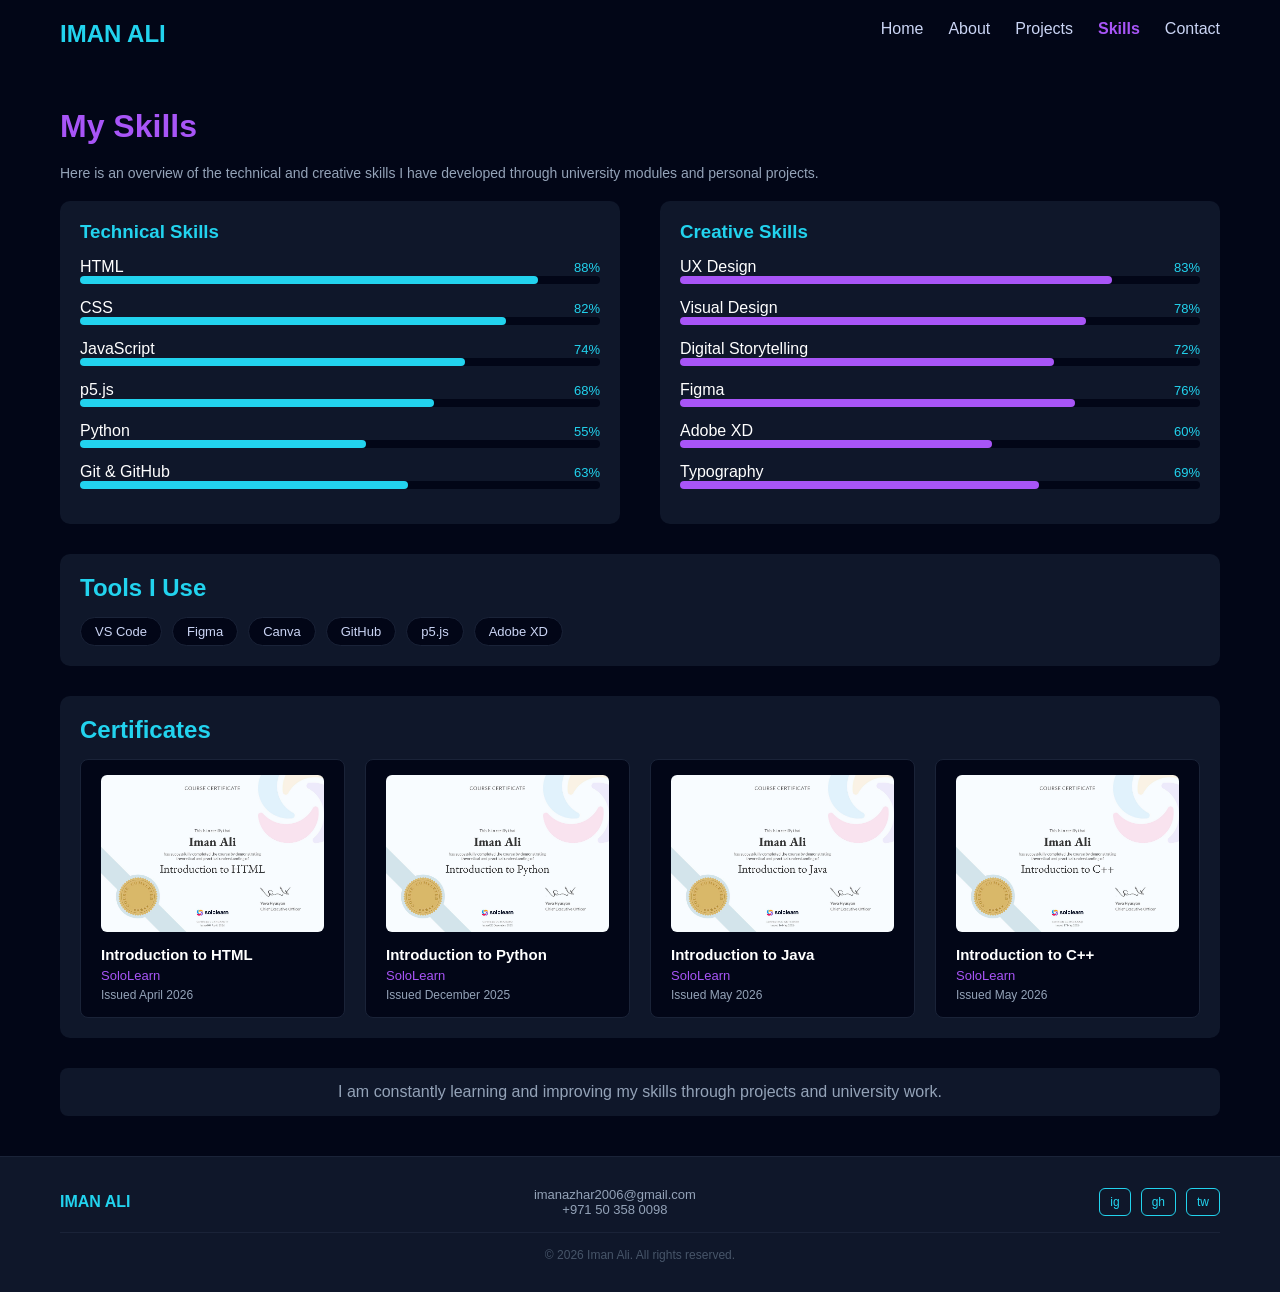
==== skills.html @ 24aee716 "Initial commit" ====
<!DOCTYPE html>
<html lang="en">

<head>
  <meta charset="UTF-8">
  <meta name="viewport" content="width=device-width, initial-scale=1.0">
  <title>Skills</title>
  <link rel="stylesheet" href="style.css">
</head>

<body>

<!-- nav -->
<nav>
  <h2>IMAN ALI</h2>

  <ul>
    <li><a href="index.html">Home</a></li>
    <li><a href="about.html">About</a></li>
    <li><a href="projects.html">Projects</a></li>
    <li><a href="#" class="active">Skills</a></li>
    <li><a href="contact.html">Contact</a></li>
  </ul>
</nav>

<h1 class="title">My Skills</h1>

<!-- intro -->
<p class="skills-intro">Here is an overview of the technical and creative skills I have developed through university modules and personal projects.</p>

<!-- skills -->
<div class="skills">

  <div class="skill-box">

    <h3>Technical Skills</h3>

    <div class="skill-row">
      <p>HTML</p>
      <span class="percent">88%</span>
    </div>
    <div class="bar"><div style="width: 88%"></div></div>

    <div class="skill-row">
      <p>CSS</p>
      <span class="percent">82%</span>
    </div>
    <div class="bar"><div style="width: 82%"></div></div>

    <div class="skill-row">
      <p>JavaScript</p>
      <span class="percent">74%</span>
    </div>
    <div class="bar"><div style="width: 74%"></div></div>

    <div class="skill-row">
      <p>p5.js</p>
      <span class="percent">68%</span>
    </div>
    <div class="bar"><div style="width: 68%"></div></div>

    <div class="skill-row">
      <p>Python</p>
      <span class="percent">55%</span>
    </div>
    <div class="bar"><div style="width: 55%"></div></div>

    <div class="skill-row">
      <p>Git & GitHub</p>
      <span class="percent">63%</span>
    </div>
    <div class="bar"><div style="width: 63%"></div></div>

  </div>

  <div class="skill-box">

    <h3 class="purple">Creative Skills</h3>

    <div class="skill-row">
      <p>UX Design</p>
      <span class="percent">83%</span>
    </div>
    <div class="bar purple-bar"><div style="width: 83%"></div></div>

    <div class="skill-row">
      <p>Visual Design</p>
      <span class="percent">78%</span>
    </div>
    <div class="bar purple-bar"><div style="width: 78%"></div></div>

    <div class="skill-row">
      <p>Digital Storytelling</p>
      <span class="percent">72%</span>
    </div>
    <div class="bar purple-bar"><div style="width: 72%"></div></div>

    <div class="skill-row">
      <p>Figma</p>
      <span class="percent">76%</span>
    </div>
    <div class="bar purple-bar"><div style="width: 76%"></div></div>

    <div class="skill-row">
      <p>Adobe XD</p>
      <span class="percent">60%</span>
    </div>
    <div class="bar purple-bar"><div style="width: 60%"></div></div>

    <div class="skill-row">
      <p>Typography</p>
      <span class="percent">69%</span>
    </div>
    <div class="bar purple-bar"><div style="width: 69%"></div></div>

  </div>

</div>

<!-- tools -->
<div class="tools">
  <h2>Tools I Use</h2>
  <div class="tool-list">
    <span>VS Code</span>
    <span>Figma</span>
    <span>Canva</span>
    <span>GitHub</span>
    <span>p5.js</span>
    <span>Adobe XD</span>
  </div>
</div>

<!-- certificates -->
<div class="certificates">
  <h2>Certificates</h2>

  <div class="cert-list">

    <div class="cert-card">
     <img src="Images/html-certficate.jpg" alt="HTML Certificate">
     <p class="cert-title">Introduction to HTML</p>
     <p class="cert-issuer">SoloLearn</p>
     <p class="cert-date">Issued April 2026</p>
   </div>

   <div class="cert-card">
    <img src="Images/python-certificate.jpg" alt="Python Certificate">
    <p class="cert-title">Introduction to Python</p>
    <p class="cert-issuer">SoloLearn</p>
    <p class="cert-date">Issued December 2025</p>
   </div>

  <div class="cert-card">
  <img src="Images/java-certificate.jpg" alt="Java Certificate">
  <p class="cert-title">Introduction to Java</p>
  <p class="cert-issuer">SoloLearn</p>
  <p class="cert-date">Issued May 2026</p>
  </div>   

  <div class="cert-card">
  <img src="Images/c++-certficate.jpg" alt="C++ Certificate">
  <p class="cert-title">Introduction to C++</p>
  <p class="cert-issuer">SoloLearn</p>
  <p class="cert-date">Issued May 2026</p>
  </div>   

  </div>
</div>

<div class="skills-text">
  <p>
    I am constantly learning and improving my skills through projects and university work.
  </p>
</div>

<!-- footer -->
<footer>
  <div class="footer-content">
    <p class="footer-name">IMAN ALI</p>
    <div class="footer-info">
      <p>imanazhar2006@gmail.com</p>
      <p>+971 50 358 0098</p>
    </div>
    <div class="footer-socials">
      <a href="https://www.instagram.com/imanali.azhar/" target="_blank">ig</a>
      <a href="https://github.com/imanazhar2006" target="_blank">gh</a>
      <a href="https://x.com/iim1vx" target="_blank">tw</a>
    </div>
  </div>
  <p class="footer-bottom">© 2026 Iman Ali. All rights reserved.</p>
</footer>

<script src="script.js"></script>
</body>
</html>
---- style.css ----
/* reset */
* {
  margin: 0;
  padding: 0;
  box-sizing: border-box;
}

/* body */
body {
  font-family: Calibri, sans-serif;
  background: #020617;
  color: white;
}

/* nav */
nav {
  display: flex;
  justify-content: space-between;
  padding: 20px 60px;
}

nav h2 {
  color: #22d3ee;
}

nav ul {
  display: flex;
  list-style: none;
  gap: 25px;
}

nav a {
  text-decoration: none;
  color: #cbd5f5;
}

nav a:hover {
  color: #a855f7;
}

nav a.active {
  color: #a855f7;
  font-weight: bold;
}

/* hero */
.hero {
  display: flex;
  justify-content: space-between;
  align-items: center;
  padding: 60px;
}

.small {
  color: #a855f7;
}

.hero h1 {
  font-size: 50px;
  color: #a855f7;
}

.hero h3 {
  margin: 10px 0;
}

.desc {
  color: #94a3b8;
  margin-bottom: 20px;
}

.hero button {
  padding: 10px 20px;
  background: #22d3ee;
  border: none;
  border-radius: 6px;
  cursor: pointer;
  color: #020617;
  font-weight: bold;
}

/* image */
.right img {
  width: 280px;
  border-radius: 16px;
  box-shadow: 0 0 25px #1e3a8a;
}

.divider {
  text-align: center;
  padding: 20px 60px;
  color: #22d3ee;
  font-size: 13px;
  border-top: 1px solid #1a2338;
  border-bottom: 1px solid #1a2338;
  margin: 0 60px;
}

/* title */
.title {
  padding: 40px 60px 20px;
  color: #a855f7;
}

/* hover */
.card,
.p-card {
  transition: 0.3s;
}

.card:hover,
.p-card:hover {
  transform: scale(1.05);
}

/* projects section */
.projects {
  padding: 40px 60px;
}

.projects span {
  color: #22d3ee;
}

.cards {
  display: flex;
  gap: 20px;
  margin-top: 20px;
}

/* card */
.card {
  background: #0f172a;
  padding: 15px;
  border-radius: 10px;
  width: 30%;
}

.card img {
  width: 100%;
  border-radius: 8px;
}

.card h3 {
  margin-top: 10px;
}

.card p {
  color: #94a3b8;
  font-size: 14px;
}

.card small {
  color: #22d3ee;
}

.card button {
  margin-top: 10px;
  padding: 8px;
  border: 1px solid #22d3ee;
  background: transparent;
  color: #22d3ee;
  border-radius: 5px;
  cursor: pointer;
}

.card video, .p-card video {
  border-radius: 8px;
}

/* about */
.about-intro {
  padding: 0 60px 25px;
  color: #94a3b8;
  font-size: 14px;
  line-height: 1.6;
}

.about {
  display: flex;
  gap: 40px;
  padding: 0 60px;
}

.about-img img {
  width: 220px;
  border-radius: 16px;
  box-shadow: 0 0 25px #1e3a8a;
}

.about-text {
  flex: 1;
}

/* box */
.box {
  background: #0f172a;
  padding: 15px;
  border-radius: 8px;
  margin-bottom: 15px;
}

.box h3 {
  color: #22d3ee;
  margin-bottom: 5px;
}

.box p {
  color: #94a3b8;
  font-size: 14px;
}

/* fun facts */
.funfacts {
  margin: 40px 60px;
  background: #0f172a;
  padding: 20px;
  border-radius: 10px;
}

.funfacts h2 {
  margin-bottom: 15px;
}

.funfacts span {
  color: #22d3ee;
}

.facts-list {
  display: grid;
  grid-template-columns: 1fr 1fr;
  gap: 15px;
}

.fact-card {
  background: #020617;
  padding: 15px;
  border-radius: 8px;
  border: 1px solid #1a2338;
  color: #94a3b8;
  font-size: 14px;
}

/* modules */
.modules {
  margin: 40px 60px;
  background: #0f172a;
  padding: 20px;
  border-radius: 10px;
}

.modules span {
  color: #22d3ee;
}

.module-list {
  display: grid;
  grid-template-columns: 1fr 1fr;
  margin-top: 15px;
  gap: 10px;
}

.module-list p {
  background: #020617;
  padding: 10px;
  border-radius: 6px;
  font-size: 14px;
}

/* projects page */
.projects-intro {
  padding: 0 60px 20px;
  color: #94a3b8;
  font-size: 14px;
}

.projects-page {
  display: grid;
  grid-template-columns: repeat(3, 1fr);
  gap: 20px;
  padding: 0 60px 40px;
}

/* project card */
.p-card {
  background: #0f172a;
  padding: 15px;
  border-radius: 10px;
}

.p-card img {
  width: 100%;
  border-radius: 8px;
}

.p-card h3 {
  margin-top: 10px;
}

.p-card p {
  font-size: 14px;
  color: #94a3b8;
}

.p-card small {
  color: #22d3ee;
}

/* skills */
.skills-intro {
  padding: 0 60px 20px;
  color: #94a3b8;
  font-size: 14px;
}

.skills {
  display: flex;
  gap: 40px;
  padding: 0 60px;
}

.skill-box {
  background: #0f172a;
  padding: 20px;
  border-radius: 10px;
  width: 50%;
}

.skill-box h3 {
  color: #22d3ee;
  margin-bottom: 15px;
}

.purple {
  color: #a855f7;
}

/* skill row */
.skill-row {
  display: flex;
  justify-content: space-between;
  align-items: center;
}

.percent {
  font-size: 13px;
  color: #22d3ee;
}

/* bars */
.bar {
  background: #020617;
  height: 8px;
  border-radius: 5px;
  margin-bottom: 15px;
}

.bar div {
  background: #22d3ee;
  height: 100%;
  border-radius: 5px;
}

.purple-bar div {
  background: #a855f7;
}

/* skills text */
.skills-text {
  margin: 30px 60px;
  background: #0f172a;
  padding: 15px;
  border-radius: 8px;
  text-align: center;
  color: #94a3b8;
}

/* tools */
.tools {
  margin: 30px 60px;
  background: #0f172a;
  padding: 20px;
  border-radius: 10px;
}

.tools h2 {
  color: #22d3ee;
  margin-bottom: 15px;
}

.tool-list {
  display: flex;
  flex-wrap: wrap;
  gap: 10px;
}

.tool-list span {
  background: #020617;
  color: #cbd5f5;
  padding: 6px 14px;
  border-radius: 20px;
  font-size: 13px;
  border: 1px solid #1a2338;
}

/* certificates */
.certificates {
  margin: 30px 60px;
  background: #0f172a;
  padding: 20px;
  border-radius: 10px;
}

.certificates h2 {
  color: #22d3ee;
  margin-bottom: 15px;
}

.cert-list {
  display: flex;
  gap: 20px;
}

.cert-card {
  background: #020617;
  padding: 15px 20px;
  border-radius: 8px;
  border: 1px solid #1a2338;
  flex: 1;
}

.cert-card img {
  width: 100%;
  border-radius: 6px;
  margin-bottom: 10px;
}

.cert-title {
  color: white;
  font-size: 15px;
  font-weight: bold;
  margin-bottom: 5px;
}

.cert-issuer {
  color: #a855f7;
  font-size: 13px;
  margin-bottom: 5px;
}

.cert-date {
  color: #94a3b8;
  font-size: 12px;
}

/* contact */
.contact-intro {
  color: #94a3b8;
  font-size: 14px;
  margin-bottom: 10px;
}

.availability {
  display: flex;
  align-items: center;
  gap: 8px;
  font-size: 13px;
  color: #94a3b8;
  margin-bottom: 25px;
}

.dot {
  width: 8px;
  height: 8px;
  background: #22c55e;
  border-radius: 50%;
  display: inline-block;
}

.contact {
  width: 85%;
  margin: 40px auto;
}

.contact h1 {
  color: #a855f7;
  margin-bottom: 30px;
}

.contact-container {
  display: flex;
  gap: 30px;
}

.form-box {
  flex: 1;
  background: #0b1326;
  padding: 25px;
  border-radius: 10px;
  border: 1px solid #1a2338;
}

.form-box label {
  display: block;
  margin-top: 15px;
  font-size: 14px;
  color: #cbd5e1;
}

.form-box input,
.form-box textarea {
  width: 100%;
  margin-top: 5px;
  padding: 12px;
  background: #050b1a;
  border: 1px solid #1a2338;
  color: white;
  border-radius: 6px;
}

.form-box textarea {
  height: 120px;
}

.form-box button {
  margin-top: 20px;
  width: 100%;
  padding: 12px;
  background: #00e0ff;
  border: none;
  border-radius: 6px;
  cursor: pointer;
}

.right-box {
  flex: 1;
  display: flex;
  flex-direction: column;
  gap: 20px;
}

.info-box,
.social-box {
  background: #0b1326;
  padding: 20px;
  border-radius: 10px;
  border: 1px solid #1a2338;
}

.info {
  margin-top: 15px;
}

.socials {
  display: flex;
  gap: 15px;
  margin-top: 15px;
}

.socials a {
  text-decoration: none;
}

/* social cards */
.social-card {
  flex: 1;
  text-align: center;
  padding: 20px;
  border: 1px solid #1a2338;
  border-radius: 8px;
  color: #00e0ff;
  cursor: pointer;
}

.social-card span {
  display: block;
  color: #aaa;
  font-size: 12px;
}

/* footer */
footer {
  background: #0f172a;
  padding: 30px 60px;
  margin-top: 40px;
  border-top: 1px solid #1a2338;
}

.footer-content {
  display: flex;
  justify-content: space-between;
  align-items: center;
  margin-bottom: 15px;
}

.footer-name {
  color: #22d3ee;
  font-weight: bold;
  font-size: 16px;
}

.footer-info p {
  color: #94a3b8;
  font-size: 13px;
  text-align: center;
}

.footer-socials {
  display: flex;
  gap: 10px;
}

.footer-socials a {
  text-decoration: none;
  color: #22d3ee;
  border: 1px solid #22d3ee;
  padding: 6px 10px;
  border-radius: 6px;
  font-size: 12px;
}

.footer-socials a:hover {
  background: #22d3ee;
  color: #020617;
}

.footer-bottom {
  text-align: center;
  color: #475569;
  font-size: 12px;
  border-top: 1px solid #1a2338;
  padding-top: 15px;
}

/* mobile */
 @media (max-width: 767px) {
  nav { flex-direction: column; align-items: center; padding: 20px; gap: 15px; }
  nav ul { flex-wrap: wrap; justify-content: center; gap: 15px; }
  .hero { flex-direction: column; padding: 30px 20px; text-align: center; gap: 30px; }
  .hero h1 { font-size: 32px; }
  .right img { width: 180px; }
  .cards { flex-direction: column; }
  .card { width: 100%; }
  .projects-page { grid-template-columns: 1fr; padding: 0 20px; }
  .about { flex-direction: column; padding: 0 20px; }
  .skills { flex-direction: column; padding: 0 20px; }
  .skill-box { width: 100%; }
  .contact-container { flex-direction: column; }
  .footer-content { flex-direction: column; text-align: center; gap: 15px; }
}

@media (min-width: 768px) and (max-width: 1023px) {
  /* tablet */
}

@media (min-width: 1024px) {
  /* desktop */
}
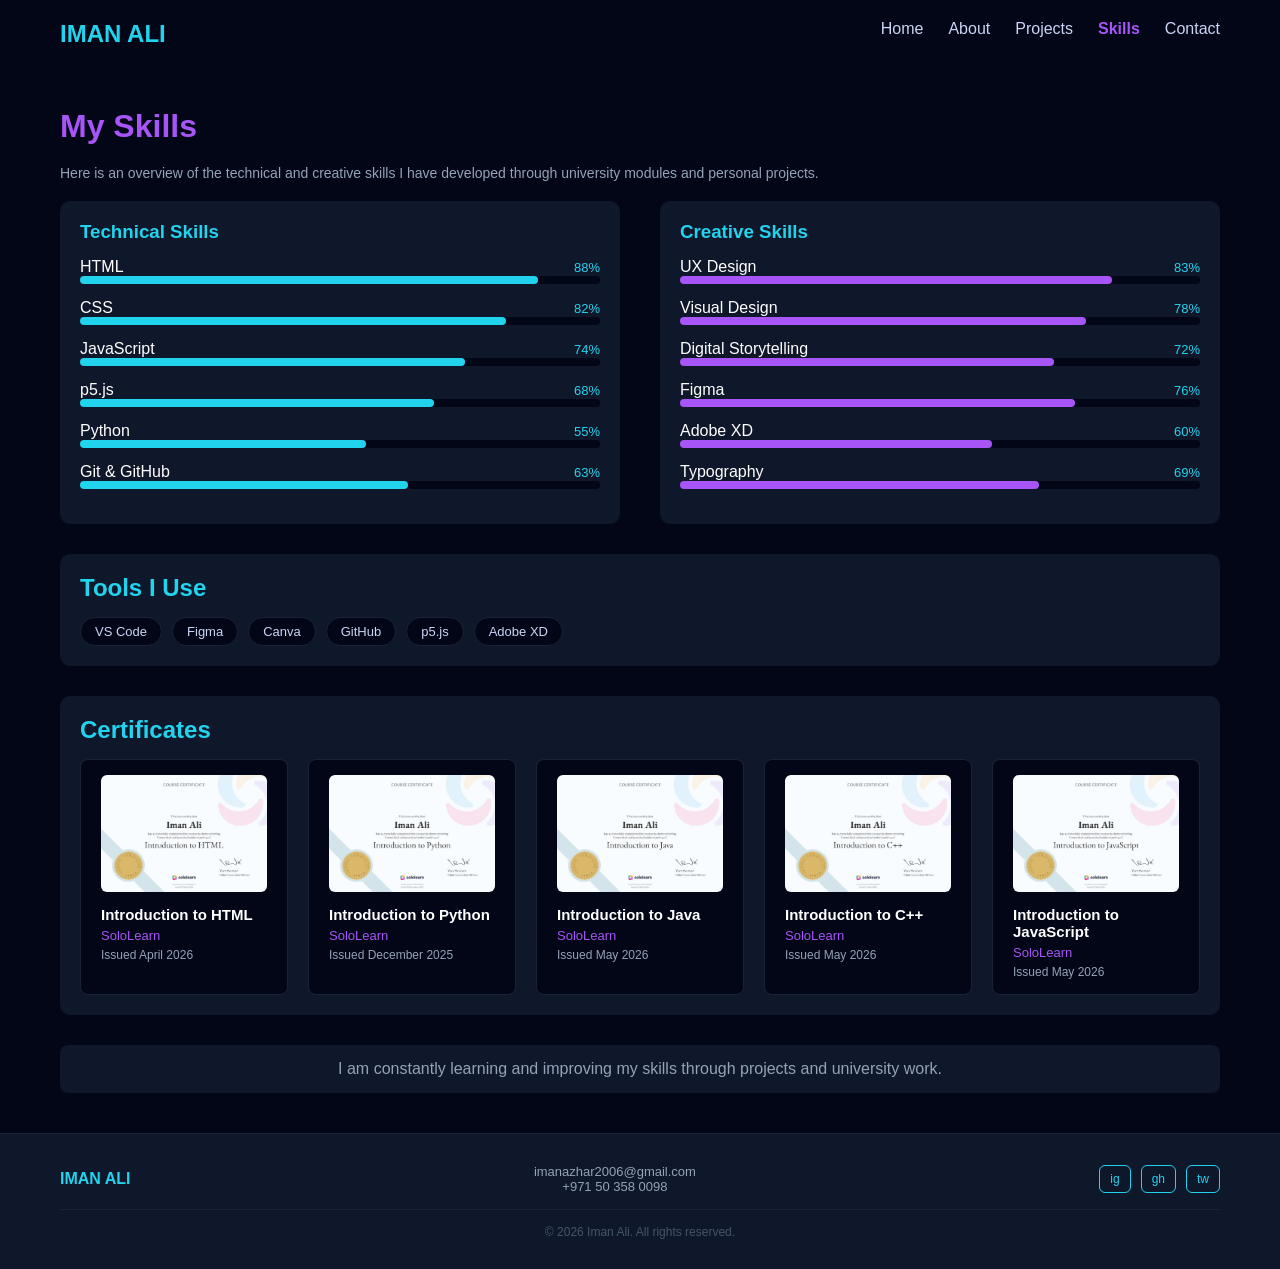
==== commit bc4e81b7: "comit" ====
--- a/skills.html
+++ b/skills.html
@@ -164,6 +164,13 @@
   <p class="cert-date">Issued May 2026</p>
   </div>   
 
+  <div class="cert-card">
+  <img src="Images/javascript-certificate.jpg" alt="C++ Certificate">
+  <p class="cert-title">Introduction to JavaScript</p>
+  <p class="cert-issuer">SoloLearn</p>
+  <p class="cert-date">Issued May 2026</p>
+  </div> 
+
   </div>
 </div>
 
